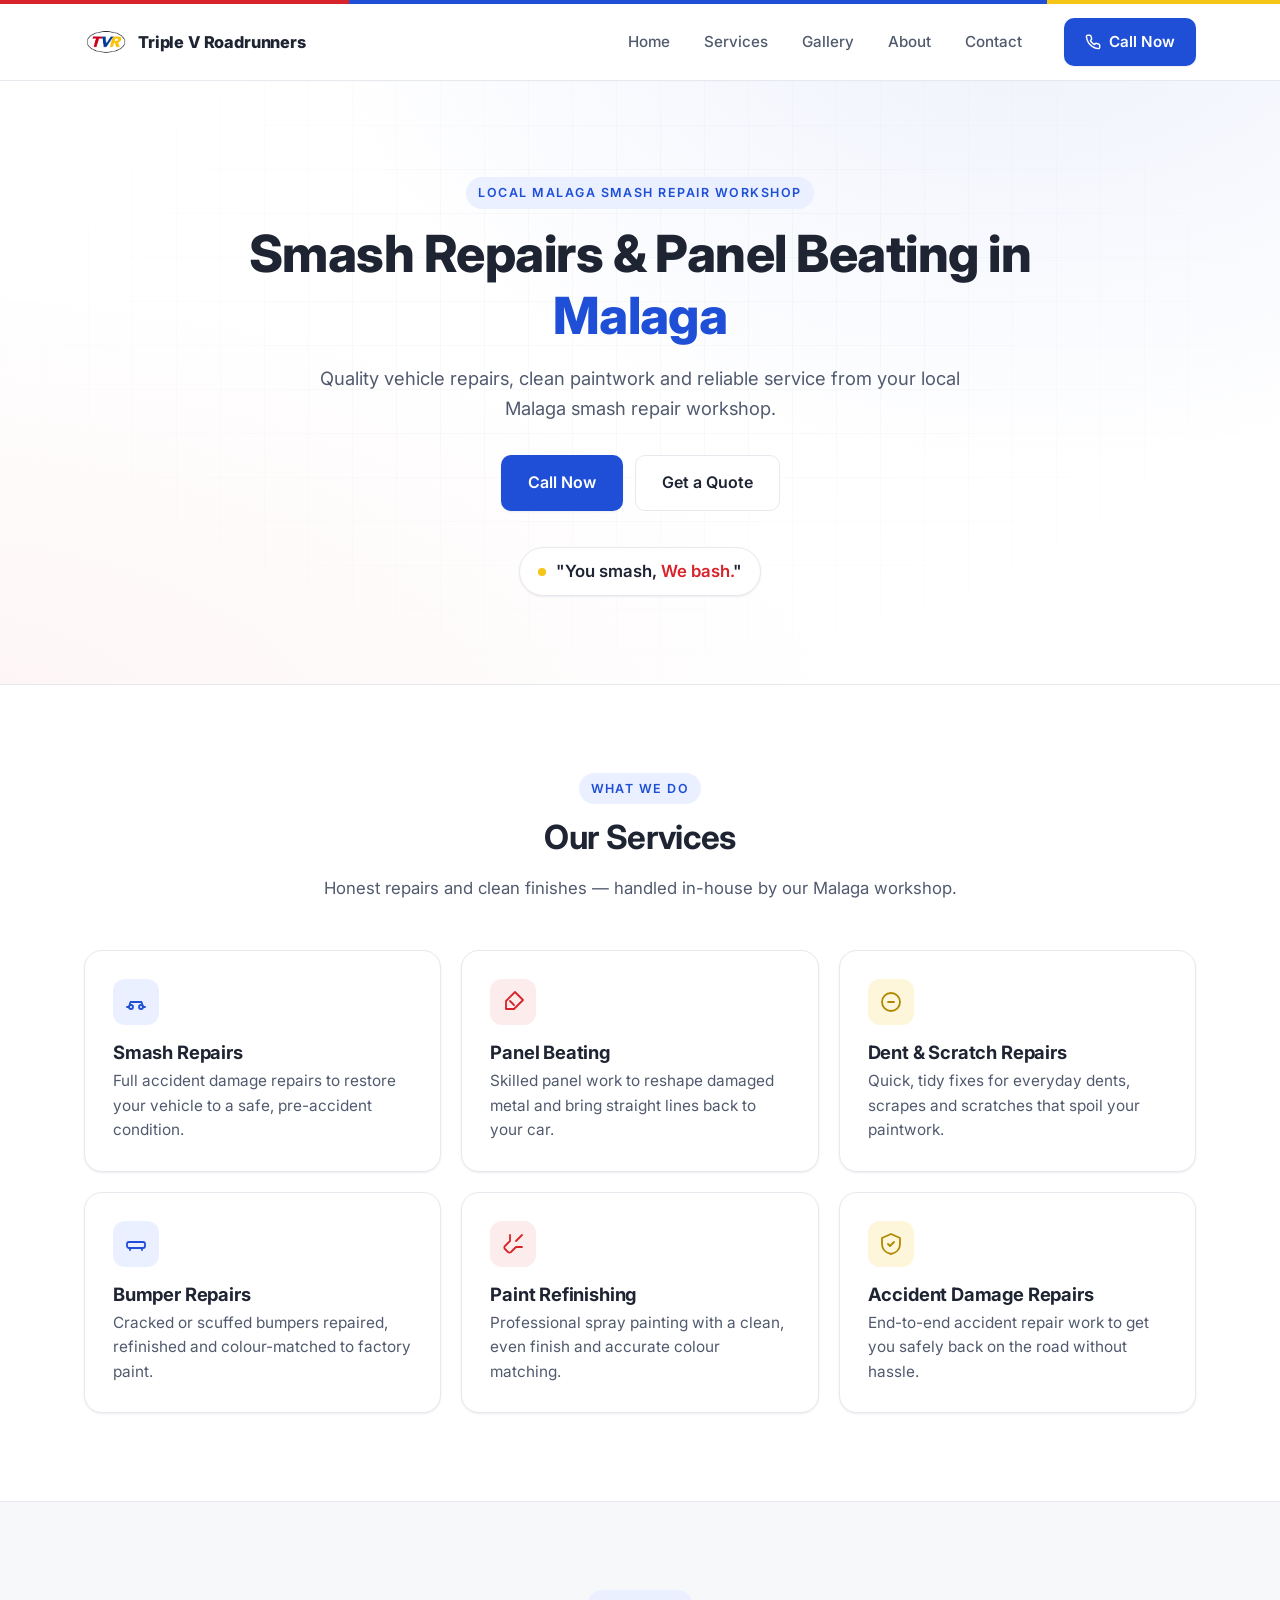
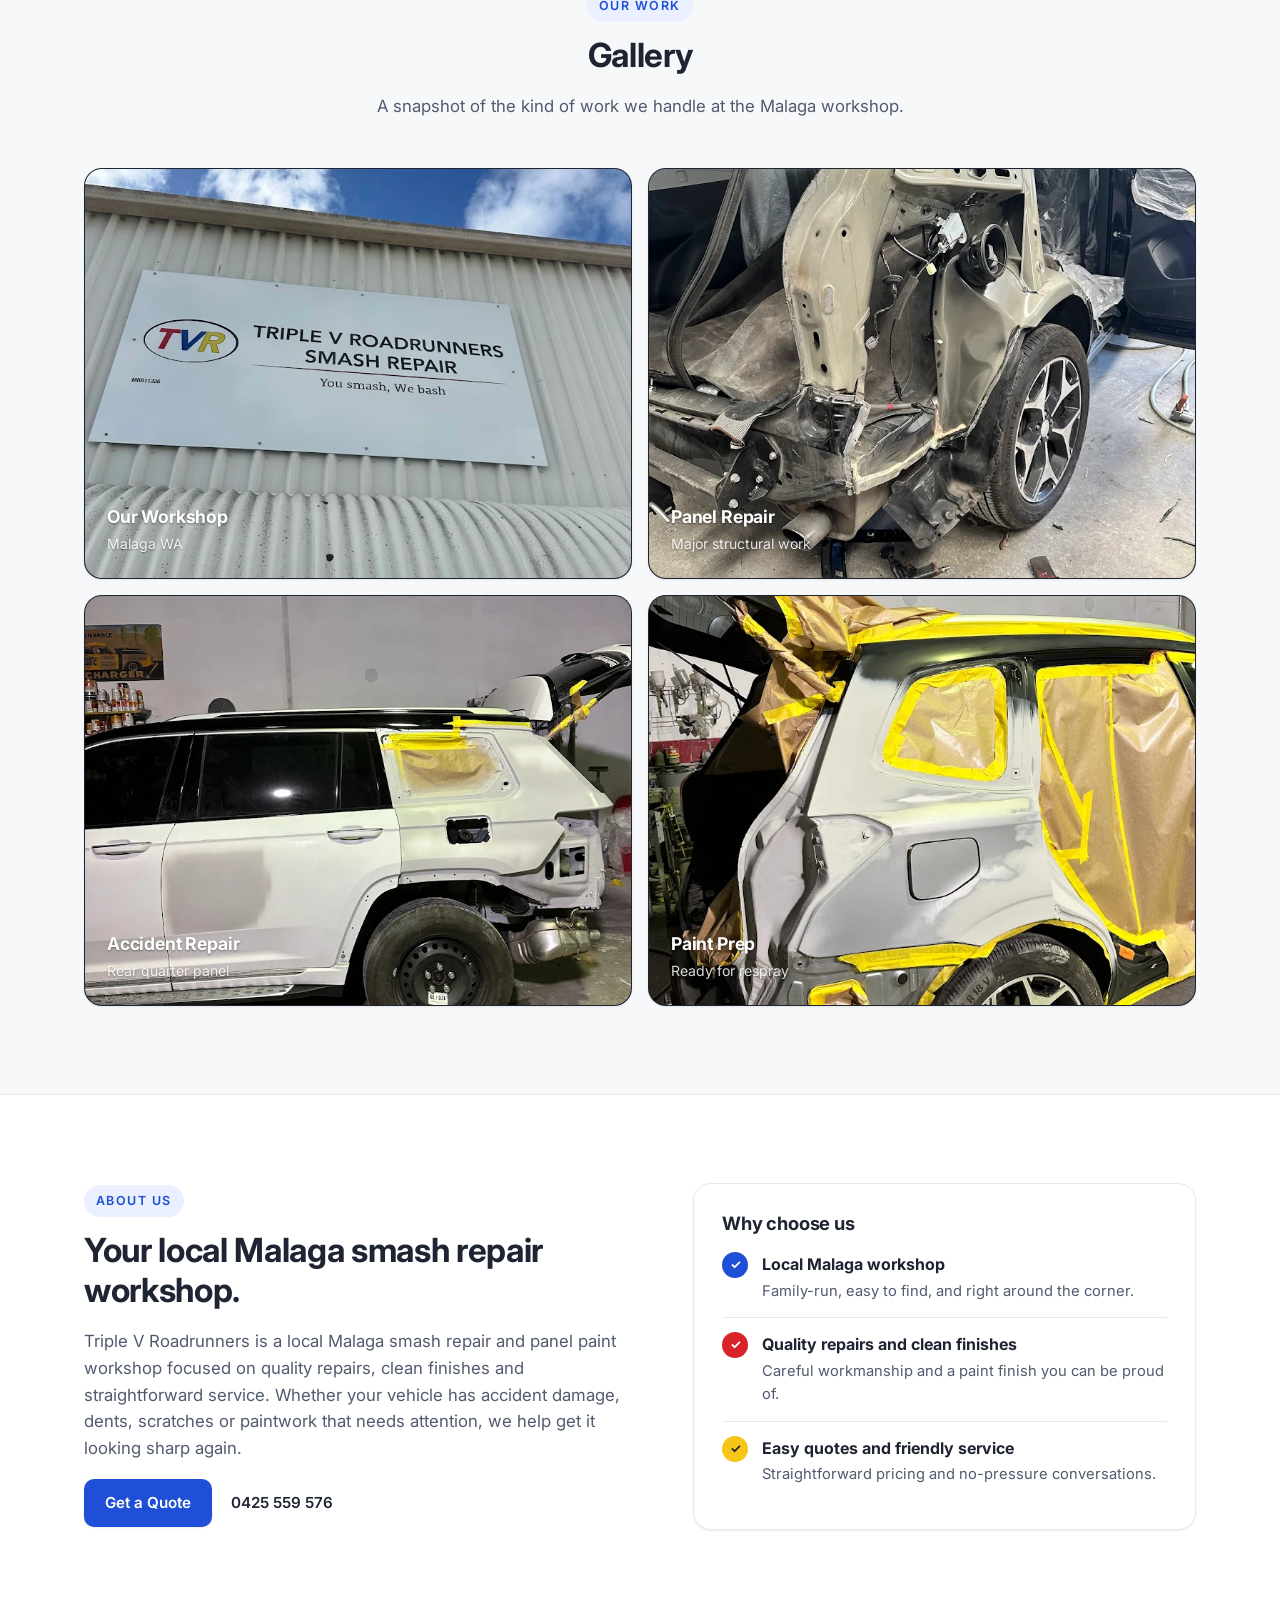
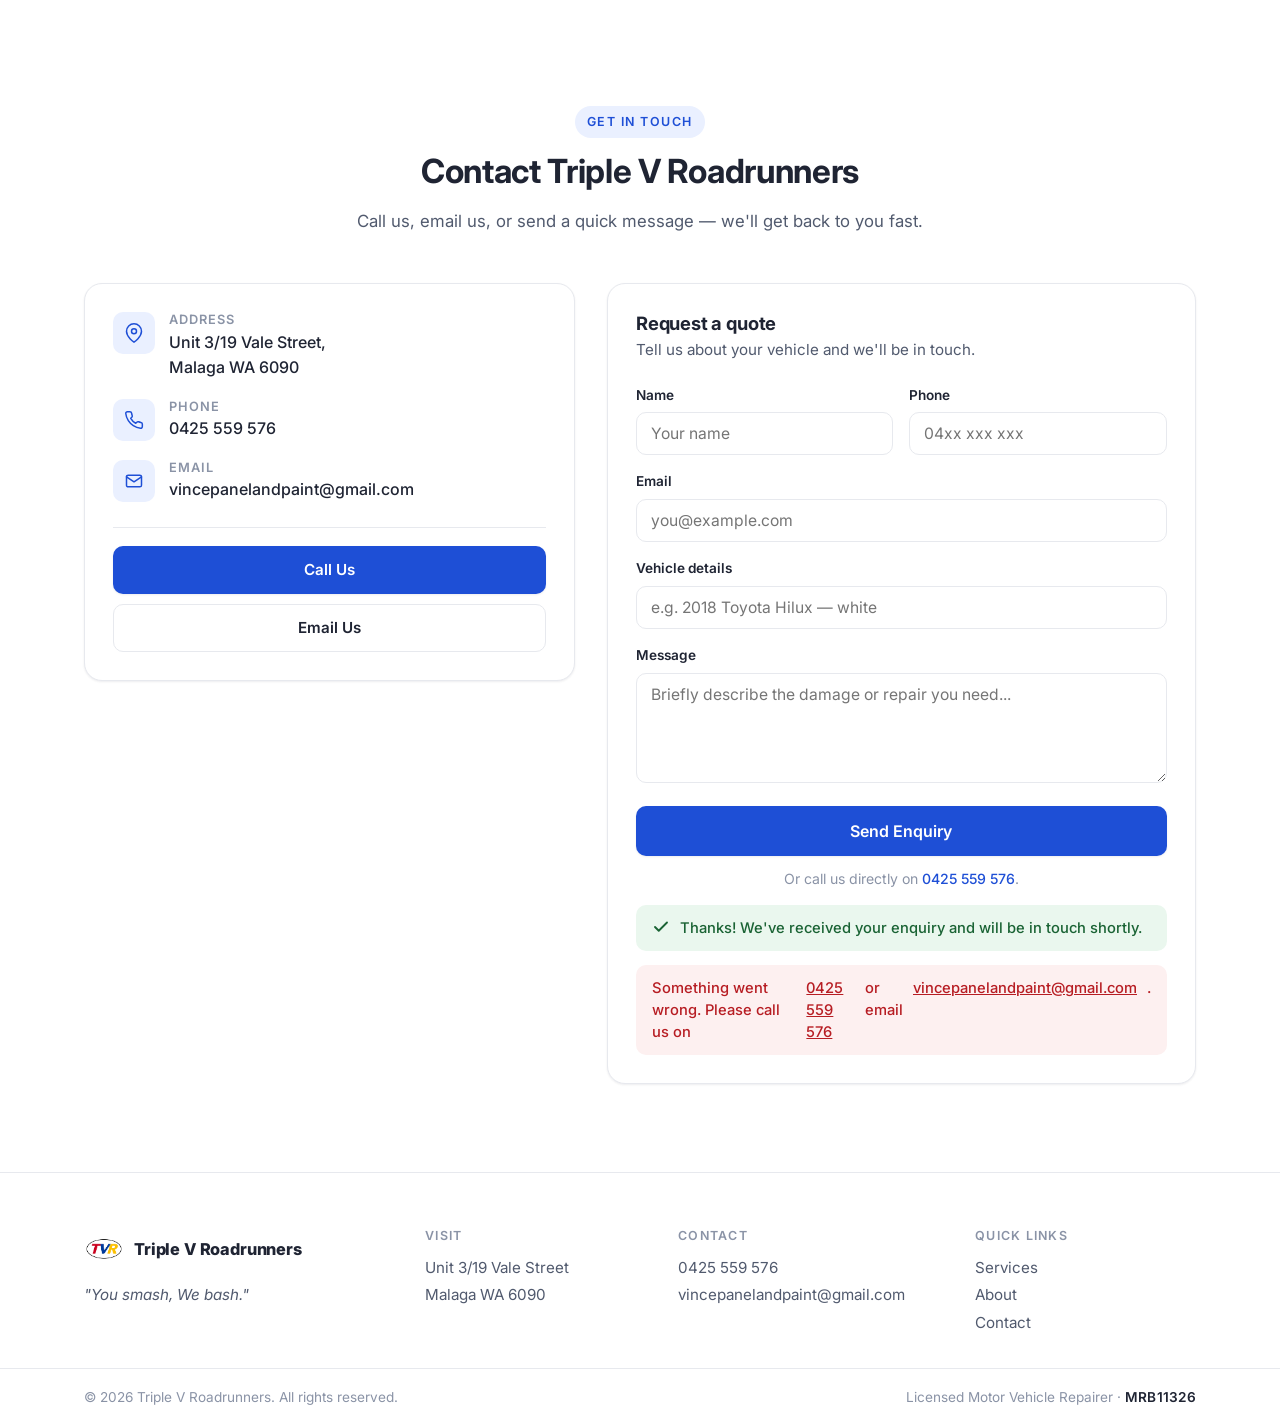
==== index.html @ 40bb84d5 "snapshot: save all current work" ====
<!DOCTYPE html>
<html lang="en">
<head>
<meta charset="UTF-8" />
<meta name="viewport" content="width=device-width, initial-scale=1.0" />
<title>Triple V Roadrunners — Smash Repairs & Panel Beating Malaga WA</title>
<meta name="description" content="Quality smash repairs, panel beating and paint refinishing in Malaga WA. Local workshop, clean finishes, friendly service. Call 0425 559 576." />

<link rel="canonical" href="https://triplevroadrunnerssmashrepairs.com.au/" />
<meta name="theme-color" content="#1e4fd6" />

<!-- Open Graph / social -->
<meta property="og:type" content="website" />
<meta property="og:title" content="Triple V Roadrunners — Smash Repairs & Panel Beating Malaga" />
<meta property="og:description" content="Quality vehicle repairs, clean paintwork and reliable service from your local Malaga smash repair workshop." />
<meta property="og:url" content="https://triplevroadrunnerssmashrepairs.com.au/" />
<meta property="og:image" content="https://triplevroadrunnerssmashrepairs.com.au/assets/tvr-logo.png" />
<meta property="og:locale" content="en_AU" />

<!-- Favicon -->
<link rel="icon" type="image/png" href="assets/tvr-logo.png" />
<link rel="apple-touch-icon" href="assets/tvr-logo.png" />

<link rel="preconnect" href="https://fonts.googleapis.com">
<link rel="preconnect" href="https://fonts.gstatic.com" crossorigin>
<link href="https://fonts.googleapis.com/css2?family=Inter:wght@400;500;600;700;800&display=swap" rel="stylesheet">
<link rel="stylesheet" href="styles.css" />

<!-- Local Business structured data -->
<script type="application/ld+json">
{
  "@context": "https://schema.org",
  "@type": "AutoBodyShop",
  "name": "Triple V Roadrunners",
  "image": "https://triplevroadrunnerssmashrepairs.com.au/assets/tvr-logo.png",
  "url": "https://triplevroadrunnerssmashrepairs.com.au/",
  "telephone": "+61425559576",
  "email": "vincepanelandpaint@gmail.com",
  "address": {
    "@type": "PostalAddress",
    "streetAddress": "Unit 3/19 Vale Street",
    "addressLocality": "Malaga",
    "addressRegion": "WA",
    "postalCode": "6090",
    "addressCountry": "AU"
  },
  "areaServed": "Perth, WA",
  "priceRange": "$$"
}
</script>
</head>
<body>

<!-- ===== Top accent bar ===== -->
<div class="accent-bar" aria-hidden="true">
  <span class="accent-bar-red"></span>
  <span class="accent-bar-blue"></span>
  <span class="accent-bar-yellow"></span>
</div>

<!-- ===== Header ===== -->
<header class="site-header">
  <div class="container header-inner">
    <a href="#home" class="logo">
      <img src="assets/tvr-logo.png" alt="Triple V Roadrunners logo" class="logo-img" />
      <span class="logo-text">Triple V Roadrunners</span>
    </a>

    <nav class="main-nav" aria-label="Main navigation">
      <a href="#home">Home</a>
      <a href="#services">Services</a>
      <a href="#gallery">Gallery</a>
      <a href="#about">About</a>
      <a href="#contact">Contact</a>
    </nav>

    <a href="tel:0425559576" class="btn btn-primary btn-call">
      <svg width="16" height="16" viewBox="0 0 24 24" fill="none" stroke="currentColor" stroke-width="2.2" stroke-linecap="round" stroke-linejoin="round"><path d="M22 16.92v3a2 2 0 0 1-2.18 2 19.79 19.79 0 0 1-8.63-3.07 19.5 19.5 0 0 1-6-6 19.79 19.79 0 0 1-3.07-8.67A2 2 0 0 1 4.11 2h3a2 2 0 0 1 2 1.72c.13.96.37 1.9.72 2.81a2 2 0 0 1-.45 2.11L8.09 9.91a16 16 0 0 0 6 6l1.27-1.27a2 2 0 0 1 2.11-.45c.91.35 1.85.59 2.81.72A2 2 0 0 1 22 16.92z"/></svg>
      Call Now
    </a>

    <button class="nav-toggle" aria-label="Open menu" aria-expanded="false">
      <span></span><span></span><span></span>
    </button>
  </div>
</header>

<!-- ===== Hero ===== -->
<section class="hero" id="home">
  <div class="container hero-inner">
    <span class="eyebrow">Local Malaga Smash Repair Workshop</span>
    <h1>Smash Repairs &amp; Panel Beating in <span class="accent-blue">Malaga</span></h1>
    <p class="hero-sub">Quality vehicle repairs, clean paintwork and reliable service from your local Malaga smash repair workshop.</p>

    <div class="hero-actions">
      <a href="tel:0425559576" class="btn btn-primary btn-lg">Call Now</a>
      <a href="#contact" class="btn btn-outline btn-lg">Get a Quote</a>
    </div>

    <p class="tagline">"You smash, <span class="accent-red">We bash.</span>"</p>
  </div>
</section>

<!-- ===== Services ===== -->
<section class="section" id="services">
  <div class="container">
    <div class="section-head">
      <span class="eyebrow">What We Do</span>
      <h2>Our Services</h2>
      <p class="section-lead">Honest repairs and clean finishes — handled in-house by our Malaga workshop.</p>
    </div>

    <div class="grid grid-3">
      <article class="card service-card">
        <div class="card-icon icon-blue"><svg viewBox="0 0 24 24" fill="none" stroke="currentColor" stroke-width="1.8" stroke-linecap="round" stroke-linejoin="round"><path d="M3 17h2l1.5-5h11L19 17h2"/><path d="M5 17a2 2 0 1 0 4 0 2 2 0 0 0-4 0z"/><path d="M15 17a2 2 0 1 0 4 0 2 2 0 0 0-4 0z"/></svg></div>
        <h3>Smash Repairs</h3>
        <p>Full accident damage repairs to restore your vehicle to a safe, pre-accident condition.</p>
      </article>

      <article class="card service-card">
        <div class="card-icon icon-red"><svg viewBox="0 0 24 24" fill="none" stroke="currentColor" stroke-width="1.8" stroke-linecap="round" stroke-linejoin="round"><path d="M14 2l8 8-9 9H5v-8z"/><path d="M9 11l4 4"/></svg></div>
        <h3>Panel Beating</h3>
        <p>Skilled panel work to reshape damaged metal and bring straight lines back to your car.</p>
      </article>

      <article class="card service-card">
        <div class="card-icon icon-yellow"><svg viewBox="0 0 24 24" fill="none" stroke="currentColor" stroke-width="1.8" stroke-linecap="round" stroke-linejoin="round"><circle cx="12" cy="12" r="9"/><path d="M9 12h6"/></svg></div>
        <h3>Dent &amp; Scratch Repairs</h3>
        <p>Quick, tidy fixes for everyday dents, scrapes and scratches that spoil your paintwork.</p>
      </article>

      <article class="card service-card">
        <div class="card-icon icon-blue"><svg viewBox="0 0 24 24" fill="none" stroke="currentColor" stroke-width="1.8" stroke-linecap="round" stroke-linejoin="round"><rect x="3" y="10" width="18" height="6" rx="2"/><path d="M6 16v2M18 16v2"/></svg></div>
        <h3>Bumper Repairs</h3>
        <p>Cracked or scuffed bumpers repaired, refinished and colour-matched to factory paint.</p>
      </article>

      <article class="card service-card">
        <div class="card-icon icon-red"><svg viewBox="0 0 24 24" fill="none" stroke="currentColor" stroke-width="1.8" stroke-linecap="round" stroke-linejoin="round"><path d="M9 3v6l-5 5a2 2 0 0 0 0 3l3 3a2 2 0 0 0 3 0l5-5h6"/><path d="M15 9l6-6"/></svg></div>
        <h3>Paint Refinishing</h3>
        <p>Professional spray painting with a clean, even finish and accurate colour matching.</p>
      </article>

      <article class="card service-card">
        <div class="card-icon icon-yellow"><svg viewBox="0 0 24 24" fill="none" stroke="currentColor" stroke-width="1.8" stroke-linecap="round" stroke-linejoin="round"><path d="M12 2l9 4v6c0 5-3.5 9-9 10-5.5-1-9-5-9-10V6z"/><path d="M9 12l2 2 4-4"/></svg></div>
        <h3>Accident Damage Repairs</h3>
        <p>End-to-end accident repair work to get you safely back on the road without hassle.</p>
      </article>
    </div>
  </div>
</section>

<!-- ===== Gallery ===== -->
<section class="section section-alt" id="gallery">
  <div class="container">
    <div class="section-head">
      <span class="eyebrow">Our Work</span>
      <h2>Gallery</h2>
      <p class="section-lead">A snapshot of the kind of work we handle at the Malaga workshop.</p>
    </div>

    <div class="gallery-grid">
      <figure class="gallery-tile tile-photo">
        <img src="assets/photos/workshop.webp" alt="Triple V Roadrunners workshop front, Malaga WA" loading="lazy" />
        <span class="tile-label">Our Workshop</span>
        <span class="tile-sub">Malaga WA</span>
      </figure>
      <figure class="gallery-tile tile-photo">
        <img src="assets/photos/panel-beat.webp" alt="Major panel repair work in progress" loading="lazy" />
        <span class="tile-label">Panel Repair</span>
        <span class="tile-sub">Major structural work</span>
      </figure>
      <figure class="gallery-tile tile-photo">
        <img src="assets/photos/accident-repair.webp" alt="Accident damage repair — rear quarter panel" loading="lazy" />
        <span class="tile-label">Accident Repair</span>
        <span class="tile-sub">Rear quarter panel</span>
      </figure>
      <figure class="gallery-tile tile-photo">
        <img src="assets/photos/paint-prep.webp" alt="Paint preparation — panel masked for respray" loading="lazy" />
        <span class="tile-label">Paint Prep</span>
        <span class="tile-sub">Ready for respray</span>
      </figure>
    </div>

  </div>
</section>

<!-- ===== About ===== -->
<section class="section" id="about">
  <div class="container about-grid">
    <div class="about-copy">
      <span class="eyebrow">About Us</span>
      <h2>Your local Malaga smash repair workshop.</h2>
      <p>Triple V Roadrunners is a local Malaga smash repair and panel paint workshop focused on quality repairs, clean finishes and straightforward service. Whether your vehicle has accident damage, dents, scratches or paintwork that needs attention, we help get it looking sharp again.</p>
      <div class="about-actions">
        <a href="#contact" class="btn btn-primary">Get a Quote</a>
        <a href="tel:0425559576" class="btn btn-ghost">0425 559 576</a>
      </div>
    </div>

    <div class="about-points">
      <h3>Why choose us</h3>
      <ul class="check-list">
        <li><span class="check check-blue">✓</span><div><strong>Local Malaga workshop</strong><p>Family-run, easy to find, and right around the corner.</p></div></li>
        <li><span class="check check-red">✓</span><div><strong>Quality repairs and clean finishes</strong><p>Careful workmanship and a paint finish you can be proud of.</p></div></li>
        <li><span class="check check-yellow">✓</span><div><strong>Easy quotes and friendly service</strong><p>Straightforward pricing and no-pressure conversations.</p></div></li>
      </ul>
    </div>
  </div>
</section>

<!-- ===== Contact ===== -->
<section class="section" id="contact">
  <div class="container">
    <div class="section-head">
      <span class="eyebrow">Get In Touch</span>
      <h2>Contact Triple V Roadrunners</h2>
      <p class="section-lead">Call us, email us, or send a quick message — we'll get back to you fast.</p>
    </div>

    <div class="contact-grid">
      <aside class="contact-info">
        <div class="info-item">
          <div class="info-icon"><svg viewBox="0 0 24 24" fill="none" stroke="currentColor" stroke-width="1.8" stroke-linecap="round" stroke-linejoin="round"><path d="M21 10c0 7-9 13-9 13S3 17 3 10a9 9 0 1 1 18 0z"/><circle cx="12" cy="10" r="3"/></svg></div>
          <div>
            <h4>Address</h4>
            <p>Unit 3/19 Vale Street,<br>Malaga WA 6090</p>
          </div>
        </div>

        <div class="info-item">
          <div class="info-icon"><svg viewBox="0 0 24 24" fill="none" stroke="currentColor" stroke-width="1.8" stroke-linecap="round" stroke-linejoin="round"><path d="M22 16.92v3a2 2 0 0 1-2.18 2 19.79 19.79 0 0 1-8.63-3.07 19.5 19.5 0 0 1-6-6 19.79 19.79 0 0 1-3.07-8.67A2 2 0 0 1 4.11 2h3a2 2 0 0 1 2 1.72c.13.96.37 1.9.72 2.81a2 2 0 0 1-.45 2.11L8.09 9.91a16 16 0 0 0 6 6l1.27-1.27a2 2 0 0 1 2.11-.45c.91.35 1.85.59 2.81.72A2 2 0 0 1 22 16.92z"/></svg></div>
          <div>
            <h4>Phone</h4>
            <p><a href="tel:0425559576">0425 559 576</a></p>
          </div>
        </div>

        <div class="info-item">
          <div class="info-icon"><svg viewBox="0 0 24 24" fill="none" stroke="currentColor" stroke-width="1.8" stroke-linecap="round" stroke-linejoin="round"><rect x="3" y="5" width="18" height="14" rx="2"/><path d="M3 7l9 6 9-6"/></svg></div>
          <div>
            <h4>Email</h4>
            <p><a href="mailto:vincepanelandpaint@gmail.com">vincepanelandpaint@gmail.com</a></p>
          </div>
        </div>

        <div class="contact-buttons">
          <a href="tel:0425559576" class="btn btn-primary btn-block">Call Us</a>
          <a href="mailto:vincepanelandpaint@gmail.com" class="btn btn-outline btn-block">Email Us</a>
        </div>
      </aside>

      <form
        id="quote-form"
        class="contact-form card"
        action="https://formspree.io/f/maqklrep"
        method="POST"
        novalidate
      >
        <h3>Request a quote</h3>
        <p class="form-lead">Tell us about your vehicle and we'll be in touch.</p>

        <input type="hidden" name="_subject" value="New quote request — Triple V Roadrunners website" />
        <input type="text" name="_gotcha" style="display:none" tabindex="-1" autocomplete="off" />

        <div class="field-row">
          <div class="field">
            <label for="name">Name</label>
            <input id="name" name="name" type="text" required placeholder="Your name" />
          </div>
          <div class="field">
            <label for="phone">Phone</label>
            <input id="phone" name="phone" type="tel" required placeholder="04xx xxx xxx" />
          </div>
        </div>

        <div class="field">
          <label for="email">Email</label>
          <input id="email" name="email" type="email" required placeholder="you@example.com" />
        </div>

        <div class="field">
          <label for="vehicle">Vehicle details</label>
          <input id="vehicle" name="vehicle" type="text" placeholder="e.g. 2018 Toyota Hilux — white" />
        </div>

        <div class="field">
          <label for="message">Message</label>
          <textarea id="message" name="message" rows="4" placeholder="Briefly describe the damage or repair you need..."></textarea>
        </div>

        <button id="submit-btn" type="submit" class="btn btn-primary btn-block btn-lg">Send Enquiry</button>
        <p class="form-fallback">Or call us directly on <a href="tel:0425559576">0425 559 576</a>.</p>

        <div id="form-success" class="form-feedback form-success" hidden>
          <svg width="18" height="18" viewBox="0 0 24 24" fill="none" stroke="currentColor" stroke-width="2.5" stroke-linecap="round" stroke-linejoin="round"><polyline points="20 6 9 17 4 12"/></svg>
          Thanks! We've received your enquiry and will be in touch shortly.
        </div>
        <div id="form-error" class="form-feedback form-error" hidden>
          Something went wrong. Please call us on <a href="tel:0425559576">0425 559 576</a> or email <a href="mailto:vincepanelandpaint@gmail.com">vincepanelandpaint@gmail.com</a>.
        </div>
      </form>
    </div>
  </div>
</section>

<!-- ===== Footer ===== -->
<footer class="site-footer">
  <div class="container footer-inner">
    <div class="footer-brand">
      <div class="logo">
        <img src="assets/tvr-logo.png" alt="Triple V Roadrunners logo" class="logo-img" />
        <span class="logo-text">Triple V Roadrunners</span>
      </div>
      <p class="footer-tag">"You smash, We bash."</p>
    </div>

    <div class="footer-col">
      <h5>Visit</h5>
      <p>Unit 3/19 Vale Street<br>Malaga WA 6090</p>
    </div>

    <div class="footer-col">
      <h5>Contact</h5>
      <p>
        <a href="tel:0425559576">0425 559 576</a><br>
        <a href="mailto:vincepanelandpaint@gmail.com">vincepanelandpaint@gmail.com</a>
      </p>
    </div>

    <div class="footer-col">
      <h5>Quick Links</h5>
      <p>
        <a href="#services">Services</a><br>
        <a href="#about">About</a><br>
        <a href="#contact">Contact</a>
      </p>
    </div>
  </div>

  <div class="footer-bottom">
    <div class="container footer-bottom-inner">
      <small>&copy; <span id="year"></span> Triple V Roadrunners. All rights reserved.</small>
      <small class="mrb-badge">Licensed Motor Vehicle Repairer · <strong>MRB11326</strong></small>
    </div>
  </div>
</footer>

<script>
  // Year
  document.getElementById('year').textContent = new Date().getFullYear();

  // Mobile nav toggle
  const toggle = document.querySelector('.nav-toggle');
  const nav = document.querySelector('.main-nav');
  toggle.addEventListener('click', () => {
    const open = nav.classList.toggle('open');
    toggle.setAttribute('aria-expanded', open);
  });
  nav.querySelectorAll('a').forEach(a => a.addEventListener('click', () => {
    nav.classList.remove('open');
    toggle.setAttribute('aria-expanded', false);
  }));

  // Contact form — AJAX submit (stays on page, no Formspree redirect)
  const form    = document.getElementById('quote-form');
  const btn     = document.getElementById('submit-btn');
  const success = document.getElementById('form-success');
  const error   = document.getElementById('form-error');

  form.addEventListener('submit', async (e) => {
    e.preventDefault();
    error.hidden = true;

    // Basic HTML5 validation
    if (!form.checkValidity()) {
      form.reportValidity();
      return;
    }

    btn.disabled = true;
    btn.textContent = 'Sending…';

    try {
      const res = await fetch(form.action, {
        method: 'POST',
        body: new FormData(form),
        headers: { 'Accept': 'application/json' }
      });

      if (res.ok) {
        form.reset();
        btn.hidden = true;
        success.hidden = false;
        success.scrollIntoView({ behavior: 'smooth', block: 'nearest' });
      } else {
        throw new Error('Server error');
      }
    } catch {
      btn.disabled = false;
      btn.textContent = 'Send Enquiry';
      error.hidden = false;
    }
  });
</script>

</body>
</html>
---- styles.css ----
/* =========================================================
   Triple V Roadrunners — Demo Site Styles
   Palette: White dominant, charcoal text, blue/red/yellow accents
   ========================================================= */

:root {
  --white: #ffffff;
  --bg: #ffffff;
  --bg-soft: #f7f8fa;
  --border: #e7e9ee;

  --ink: #1f2433;        /* charcoal text */
  --ink-soft: #515a6e;   /* secondary text */
  --muted: #8a93a6;

  --blue: #1e4fd6;       /* primary accent */
  --blue-dark: #173fb0;
  --blue-soft: #eaf0ff;

  --red: #d8232a;        /* secondary accent */
  --red-dark: #b71d23;

  --yellow: #f5c518;     /* tertiary accent */

  --radius: 14px;
  --radius-lg: 18px;
  --shadow-sm: 0 1px 2px rgba(20, 25, 40, 0.04), 0 1px 3px rgba(20, 25, 40, 0.04);
  --shadow-md: 0 4px 14px rgba(20, 25, 40, 0.06), 0 2px 6px rgba(20, 25, 40, 0.04);
  --shadow-lg: 0 12px 30px rgba(20, 25, 40, 0.08);

  --max: 1160px;
}

* { box-sizing: border-box; }

html { scroll-behavior: smooth; }

body {
  margin: 0;
  font-family: 'Inter', -apple-system, BlinkMacSystemFont, "Segoe UI", Roboto, Helvetica, Arial, sans-serif;
  font-size: 16px;
  line-height: 1.6;
  color: var(--ink);
  background: var(--bg);
  -webkit-font-smoothing: antialiased;
}

img { max-width: 100%; display: block; }

a { color: var(--blue); text-decoration: none; }
a:hover { color: var(--blue-dark); }

h1, h2, h3, h4, h5 {
  margin: 0 0 .5em;
  color: var(--ink);
  font-weight: 700;
  letter-spacing: -0.01em;
  line-height: 1.2;
}
h1 { font-size: clamp(2rem, 4vw, 3.25rem); font-weight: 800; }
h2 { font-size: clamp(1.6rem, 2.6vw, 2.25rem); }
h3 { font-size: 1.15rem; }
p  { margin: 0 0 1em; color: var(--ink-soft); }

.container {
  max-width: var(--max);
  margin: 0 auto;
  padding: 0 24px;
}

.eyebrow {
  display: inline-block;
  font-size: .78rem;
  font-weight: 600;
  letter-spacing: .12em;
  text-transform: uppercase;
  color: var(--blue);
  background: var(--blue-soft);
  padding: 6px 12px;
  border-radius: 999px;
  margin-bottom: 14px;
}

.accent-blue   { color: var(--blue); }
.accent-red    { color: var(--red); }
.accent-yellow { color: var(--yellow); }

/* Top accent bar */
.accent-bar {
  display: flex;
  height: 4px;
  width: 100%;
}
.accent-bar span { display: block; height: 100%; }
.accent-bar-red    { flex: 3; background: var(--red); }
.accent-bar-blue   { flex: 6; background: var(--blue); }
.accent-bar-yellow { flex: 2; background: var(--yellow); }

/* ===== Buttons ===== */
.btn {
  display: inline-flex;
  align-items: center;
  justify-content: center;
  gap: 8px;
  font-weight: 600;
  font-size: .95rem;
  padding: 11px 20px;
  border-radius: 10px;
  border: 1px solid transparent;
  cursor: pointer;
  transition: transform .15s ease, background .15s ease, color .15s ease, box-shadow .15s ease, border-color .15s ease;
  white-space: nowrap;
  font-family: inherit;
}
.btn-lg { padding: 14px 26px; font-size: 1rem; }
.btn-block { width: 100%; }

.btn-primary {
  background: var(--blue);
  color: #fff;
  box-shadow: var(--shadow-sm);
}
.btn-primary:hover { background: var(--blue-dark); color: #fff; transform: translateY(-1px); box-shadow: var(--shadow-md); }

.btn-outline {
  background: #fff;
  color: var(--ink);
  border-color: var(--border);
}
.btn-outline:hover { border-color: var(--ink); color: var(--ink); }

.btn-ghost {
  background: transparent;
  color: var(--ink);
  border-color: transparent;
  padding-left: 8px; padding-right: 8px;
}
.btn-ghost:hover { color: var(--blue); }

/* ===== Header ===== */
.site-header {
  position: sticky; top: 0; z-index: 50;
  background: rgba(255,255,255,0.92);
  backdrop-filter: saturate(180%) blur(10px);
  border-bottom: 1px solid var(--border);
}
.header-inner {
  display: flex;
  align-items: center;
  gap: 24px;
  padding: 14px 24px;
}
.logo {
  display: flex; align-items: center; gap: 10px;
  font-weight: 800;
  color: var(--ink);
  letter-spacing: -.01em;
}
.logo:hover { color: var(--ink); }
.logo-img {
  width: 44px;
  height: 44px;
  object-fit: contain;
  display: block;
}
.logo-text { font-size: 1.02rem; }
.site-footer .logo-img { width: 40px; height: 40px; }

.main-nav {
  margin-left: auto;
  display: flex;
  gap: 6px;
}
.main-nav a {
  color: var(--ink-soft);
  font-weight: 500;
  font-size: .95rem;
  padding: 8px 14px;
  border-radius: 8px;
}
.main-nav a:hover { color: var(--ink); background: var(--bg-soft); }

.btn-call { margin-left: 4px; }

.nav-toggle {
  display: none;
  background: transparent;
  border: 1px solid var(--border);
  border-radius: 8px;
  width: 40px; height: 40px;
  padding: 10px 8px;
  cursor: pointer;
  flex-direction: column;
  justify-content: space-between;
}
.nav-toggle span {
  display: block; height: 2px; background: var(--ink); border-radius: 2px;
}

/* ===== Hero ===== */
.hero {
  position: relative;
  background:
    radial-gradient(ellipse at 80% -20%, rgba(30,79,214,.08), transparent 50%),
    radial-gradient(ellipse at -10% 110%, rgba(216,35,42,.05), transparent 50%),
    #fff;
  border-bottom: 1px solid var(--border);
  overflow: hidden;
}
.hero::before {
  content: "";
  position: absolute; inset: 0;
  background-image:
    linear-gradient(to right, rgba(20,25,40,.025) 1px, transparent 1px),
    linear-gradient(to bottom, rgba(20,25,40,.025) 1px, transparent 1px);
  background-size: 44px 44px;
  mask-image: radial-gradient(ellipse at 50% 40%, #000 30%, transparent 75%);
  pointer-events: none;
}
.hero-inner {
  position: relative;
  padding: 96px 24px 88px;
  text-align: center;
  max-width: 880px;
}
.hero h1 { margin-bottom: 18px; }
.hero-sub {
  font-size: 1.15rem;
  color: var(--ink-soft);
  max-width: 640px;
  margin: 0 auto 32px;
}
.hero-actions {
  display: flex; gap: 12px; justify-content: center; flex-wrap: wrap;
  margin-bottom: 36px;
}
.tagline {
  display: inline-block;
  font-size: 1.05rem;
  font-weight: 600;
  color: var(--ink);
  padding: 10px 18px;
  background: #fff;
  border: 1px solid var(--border);
  border-radius: 999px;
  box-shadow: var(--shadow-sm);
  margin: 0;
  position: relative;
}
.tagline::before {
  content: "";
  display: inline-block;
  width: 8px; height: 8px; border-radius: 50%;
  background: var(--yellow);
  margin-right: 10px;
  vertical-align: middle;
}

/* ===== Sections ===== */
.section {
  padding: 88px 0;
}
.section-alt {
  background: var(--bg-soft);
  border-top: 1px solid var(--border);
  border-bottom: 1px solid var(--border);
}
.section-head {
  text-align: center;
  max-width: 640px;
  margin: 0 auto 48px;
}
.section-lead {
  font-size: 1.05rem;
  color: var(--ink-soft);
  margin: 0;
}

/* ===== Grid ===== */
.grid { display: grid; gap: 20px; }
.grid-3 { grid-template-columns: repeat(3, 1fr); }
@media (max-width: 900px) { .grid-3 { grid-template-columns: repeat(2, 1fr); } }
@media (max-width: 580px) { .grid-3 { grid-template-columns: 1fr; } }

/* ===== Cards ===== */
.card {
  background: #fff;
  border: 1px solid var(--border);
  border-radius: var(--radius-lg);
  padding: 28px;
  box-shadow: var(--shadow-sm);
  transition: transform .18s ease, box-shadow .18s ease, border-color .18s ease;
}
.service-card:hover {
  transform: translateY(-3px);
  box-shadow: var(--shadow-md);
  border-color: #dbe1ec;
}
.card-icon {
  width: 46px; height: 46px;
  border-radius: 12px;
  display: grid; place-items: center;
  background: var(--blue-soft);
  color: var(--blue);
  margin-bottom: 16px;
}
.card-icon svg { width: 24px; height: 24px; }
.card-icon.icon-blue   { background: #eaf0ff; color: var(--blue); }
.card-icon.icon-red    { background: #fdecec; color: var(--red); }
.card-icon.icon-yellow { background: #fdf6db; color: #b08800; }
.service-card h3 { margin-bottom: 6px; }
.service-card p { margin: 0; font-size: .96rem; }

/* ===== Gallery ===== */
.gallery-grid {
  display: grid;
  grid-template-columns: repeat(2, 1fr);
  gap: 16px;
}
@media (max-width: 580px) { .gallery-grid { grid-template-columns: 1fr; } }

.gallery-tile {
  position: relative;
  margin: 0;
  aspect-ratio: 4 / 3;
  border-radius: var(--radius-lg);
  overflow: hidden;
  display: flex;
  flex-direction: column;
  justify-content: flex-end;
  padding: 22px;
  color: #fff;
  box-shadow: var(--shadow-sm);
  border: 1px solid transparent;
  transition: transform .2s ease, box-shadow .2s ease;
  background:
    linear-gradient(135deg, rgba(255,255,255,.08), rgba(0,0,0,.18)),
    repeating-linear-gradient(45deg, rgba(255,255,255,.04) 0 14px, rgba(255,255,255,0) 14px 28px);
  background-color: var(--ink);
}
.gallery-tile::before {
  content: "";
  position: absolute;
  inset: 0;
  background:
    radial-gradient(circle at 80% 20%, rgba(255,255,255,.18), transparent 55%),
    radial-gradient(circle at 20% 90%, rgba(0,0,0,.25), transparent 55%);
  pointer-events: none;
}
.gallery-tile:hover {
  transform: translateY(-3px);
  box-shadow: var(--shadow-md);
}
.tile-blue     { background-color: var(--blue); }
.tile-red      { background-color: var(--red); }
.tile-yellow   { background-color: var(--yellow); color: var(--ink); }
.tile-charcoal { background-color: var(--ink); }

/* Photo tile variant — used once real photos are added */
.gallery-tile.tile-photo { background: var(--ink); }
.gallery-tile.tile-photo::before {
  background: linear-gradient(to top, rgba(0,0,0,.65) 0%, rgba(0,0,0,.0) 50%);
}
.tile-photo img {
  position: absolute;
  inset: 0;
  width: 100%;
  height: 100%;
  object-fit: cover;
  z-index: 0;
}
.tile-photo .tile-label,
.tile-photo .tile-sub {
  z-index: 1;
  color: #fff;
  text-shadow: 0 1px 2px rgba(0,0,0,.4);
}

.tile-label {
  position: relative;
  font-weight: 700;
  font-size: 1.1rem;
  letter-spacing: -0.01em;
}
.tile-sub {
  position: relative;
  font-size: .88rem;
  opacity: .85;
  margin-top: 2px;
}
.tile-yellow .tile-sub { opacity: .75; }

.gallery-note {
  text-align: center;
  margin: 28px 0 0;
  font-size: .9rem;
  color: var(--muted);
  font-style: italic;
}

/* ===== About ===== */
.about-grid {
  display: grid;
  grid-template-columns: 1.1fr 1fr;
  gap: 56px;
  align-items: center;
}
@media (max-width: 880px) {
  .about-grid { grid-template-columns: 1fr; gap: 36px; }
}
.about-copy p { font-size: 1.05rem; }
.about-actions { display: flex; gap: 10px; flex-wrap: wrap; margin-top: 8px; }

.about-points {
  background: #fff;
  border: 1px solid var(--border);
  border-radius: var(--radius-lg);
  padding: 28px;
  box-shadow: var(--shadow-sm);
}
.about-points h3 { margin-bottom: 18px; }
.check-list { list-style: none; padding: 0; margin: 0; }
.check-list li {
  display: flex; gap: 14px; align-items: flex-start;
  padding: 14px 0;
  border-top: 1px solid var(--border);
}
.check-list li:first-child { border-top: none; padding-top: 0; }
.check {
  display: inline-grid; place-items: center;
  width: 26px; height: 26px;
  border-radius: 50%;
  background: var(--blue);
  color: #fff;
  font-size: .8rem;
  font-weight: 700;
  flex-shrink: 0;
}
.check-blue   { background: var(--blue); color: #fff; }
.check-red    { background: var(--red); color: #fff; }
.check-yellow { background: var(--yellow); color: var(--ink); }
.check-list strong { color: var(--ink); display: block; font-size: 1rem; }
.check-list p { margin: 2px 0 0; font-size: .92rem; }

/* ===== Contact ===== */
.contact-grid {
  display: grid;
  grid-template-columns: 1fr 1.2fr;
  gap: 32px;
  align-items: start;
}
@media (max-width: 880px) {
  .contact-grid { grid-template-columns: 1fr; }
}

.contact-info {
  display: flex;
  flex-direction: column;
  gap: 18px;
  background: #fff;
  border: 1px solid var(--border);
  border-radius: var(--radius-lg);
  padding: 28px;
  box-shadow: var(--shadow-sm);
}
.info-item {
  display: flex; gap: 14px; align-items: flex-start;
}
.info-icon {
  flex-shrink: 0;
  width: 42px; height: 42px;
  border-radius: 10px;
  background: var(--blue-soft);
  color: var(--blue);
  display: grid; place-items: center;
}
.info-icon svg { width: 20px; height: 20px; }
.info-item h4 { margin: 0 0 2px; font-size: .8rem; text-transform: uppercase; letter-spacing: .08em; color: var(--muted); font-weight: 600; }
.info-item p { margin: 0; color: var(--ink); font-weight: 500; }
.info-item a { color: var(--ink); }
.info-item a:hover { color: var(--blue); }

.contact-buttons {
  display: grid;
  gap: 10px;
  margin-top: 6px;
  border-top: 1px solid var(--border);
  padding-top: 18px;
}

/* ===== Form ===== */
.contact-form h3 { margin-bottom: 4px; }
.form-lead { margin: 0 0 22px; color: var(--ink-soft); font-size: .95rem; }
.field { margin-bottom: 16px; }
.field-row {
  display: grid; grid-template-columns: 1fr 1fr; gap: 16px;
}
@media (max-width: 520px) { .field-row { grid-template-columns: 1fr; } }
.field label {
  display: block;
  font-size: .85rem;
  font-weight: 600;
  color: var(--ink);
  margin-bottom: 6px;
}
.field input,
.field textarea {
  width: 100%;
  font-family: inherit;
  font-size: .98rem;
  color: var(--ink);
  background: #fff;
  border: 1px solid var(--border);
  border-radius: 10px;
  padding: 11px 14px;
  transition: border-color .15s ease, box-shadow .15s ease;
}
.field input:focus,
.field textarea:focus {
  outline: none;
  border-color: var(--blue);
  box-shadow: 0 0 0 3px rgba(30,79,214,.12);
}
.field textarea { resize: vertical; min-height: 110px; }
.form-feedback {
  display: flex;
  align-items: flex-start;
  gap: 10px;
  margin-top: 14px;
  padding: 12px 16px;
  border-radius: 10px;
  font-size: .92rem;
  font-weight: 500;
  line-height: 1.5;
}
.form-feedback svg { flex-shrink: 0; margin-top: 1px; }
.form-success { background: #eaf7ee; color: #1a6334; }
.form-success svg { stroke: #1a6334; }
.form-error   { background: #fdf0f0; color: var(--red-dark); }
.form-error a { color: var(--red-dark); text-decoration: underline; }

.form-fallback {
  margin: 12px 0 0;
  font-size: .88rem;
  text-align: center;
  color: var(--muted);
}
.form-fallback a { color: var(--blue); font-weight: 500; }

/* ===== Footer ===== */
.site-footer {
  background: #fff;
  border-top: 1px solid var(--border);
  margin-top: 0;
}
.footer-inner {
  display: grid;
  grid-template-columns: 1.4fr 1fr 1.2fr 1fr;
  gap: 32px;
  padding: 56px 24px 32px;
}
@media (max-width: 880px) {
  .footer-inner { grid-template-columns: 1fr 1fr; }
}
@media (max-width: 520px) {
  .footer-inner { grid-template-columns: 1fr; }
}
.footer-brand .logo { margin-bottom: 12px; }
.footer-tag {
  color: var(--ink-soft);
  font-style: italic;
  margin: 0;
}
.site-footer h5 {
  font-size: .78rem;
  text-transform: uppercase;
  letter-spacing: .1em;
  color: var(--muted);
  font-weight: 600;
  margin-bottom: 10px;
}
.site-footer p { font-size: .95rem; margin: 0; color: var(--ink-soft); line-height: 1.8; }
.site-footer a { color: var(--ink-soft); }
.site-footer a:hover { color: var(--blue); }

.footer-bottom {
  border-top: 1px solid var(--border);
  padding: 18px 0;
  color: var(--muted);
}
.footer-bottom-inner {
  display: flex;
  justify-content: space-between;
  align-items: center;
  gap: 16px;
  flex-wrap: wrap;
}
.footer-bottom small { font-size: .85rem; }
.mrb-badge strong { color: var(--ink); font-weight: 600; letter-spacing: .02em; }
@media (max-width: 520px) {
  .footer-bottom-inner { justify-content: center; text-align: center; }
}

/* ===== Mobile nav ===== */
@media (max-width: 820px) {
  .main-nav {
    position: absolute;
    top: 100%; left: 0; right: 0;
    background: #fff;
    border-bottom: 1px solid var(--border);
    flex-direction: column;
    padding: 12px 16px 18px;
    gap: 2px;
    transform: translateY(-12px);
    opacity: 0;
    pointer-events: none;
    transition: opacity .18s ease, transform .18s ease;
  }
  .main-nav.open {
    transform: translateY(0);
    opacity: 1;
    pointer-events: auto;
  }
  .main-nav a {
    padding: 12px 14px;
  }
  .nav-toggle { display: flex; margin-left: auto; }
  .btn-call .label, .btn-call { padding: 10px 14px; font-size: .9rem; }
  .header-inner { gap: 12px; }
}

@media (max-width: 480px) {
  .hero-inner { padding: 68px 20px 64px; }
  .section { padding: 64px 0; }
  .btn-call svg { display: none; }
}
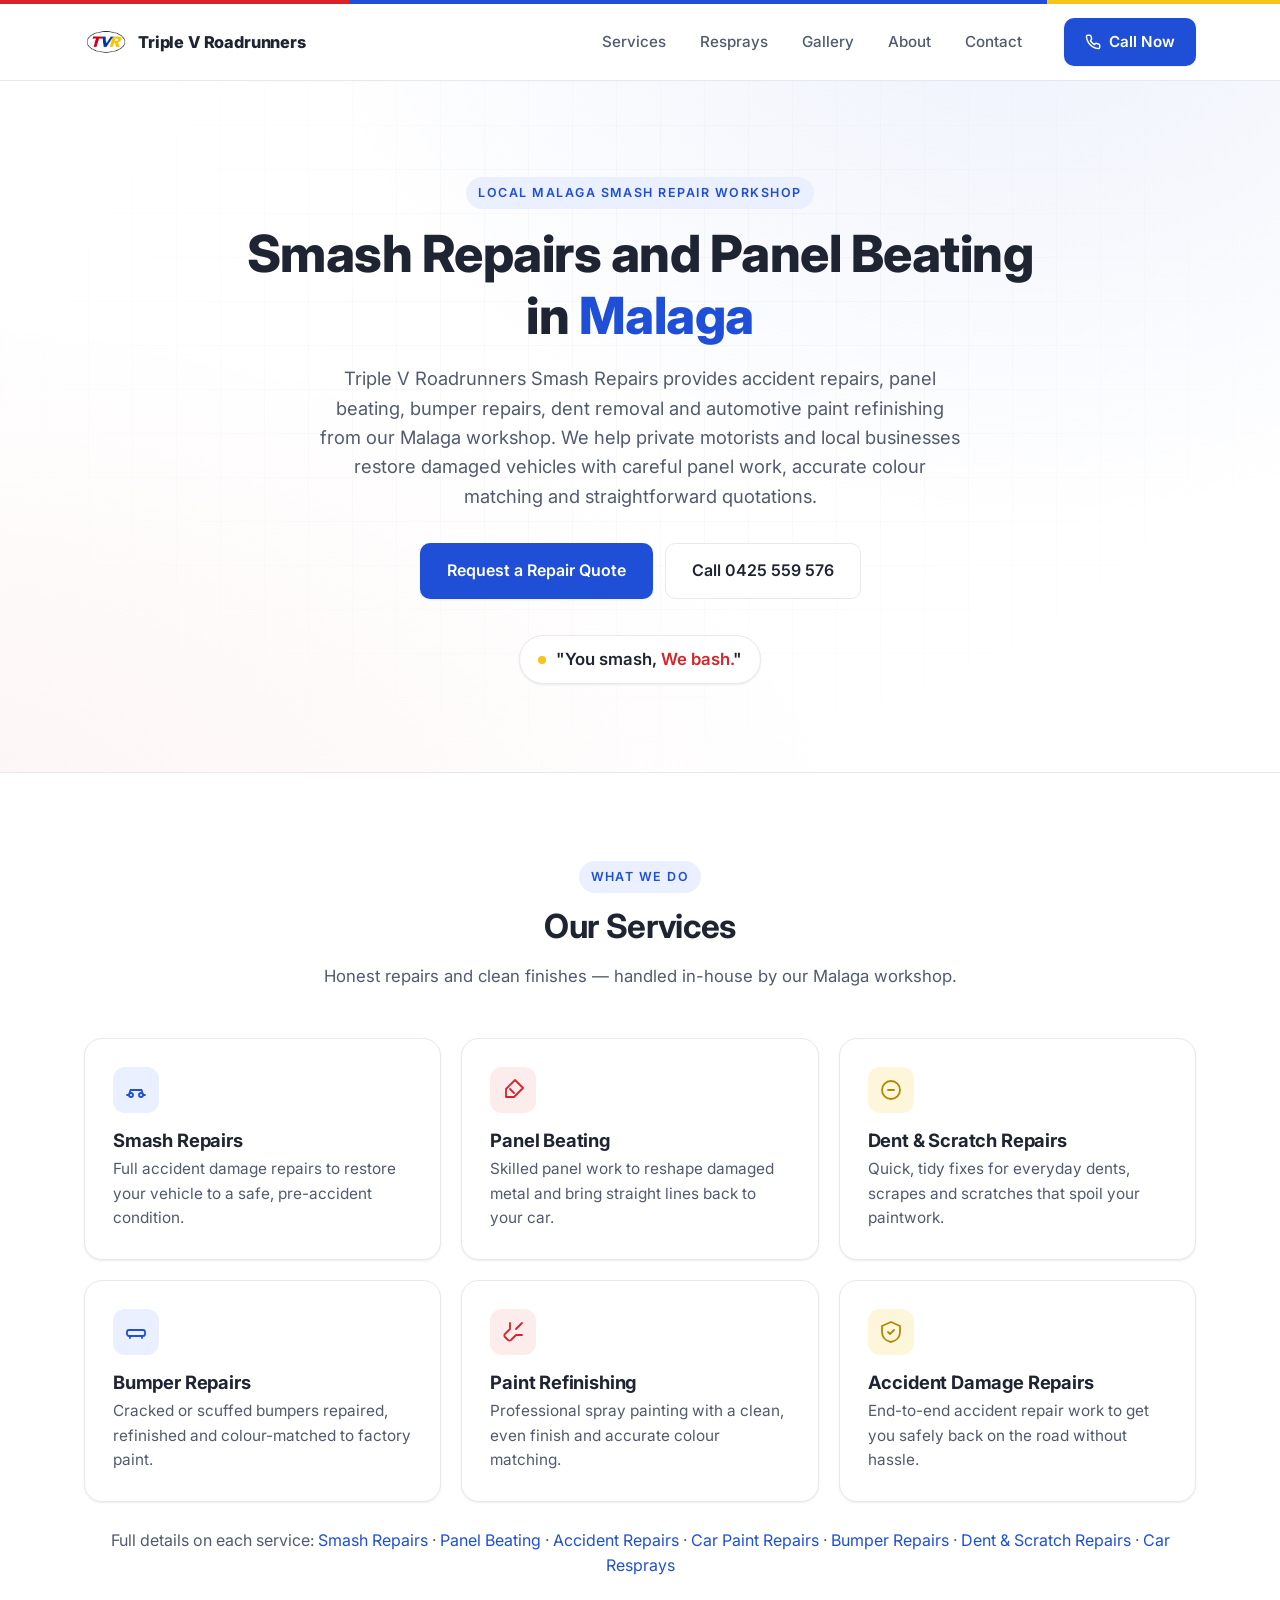
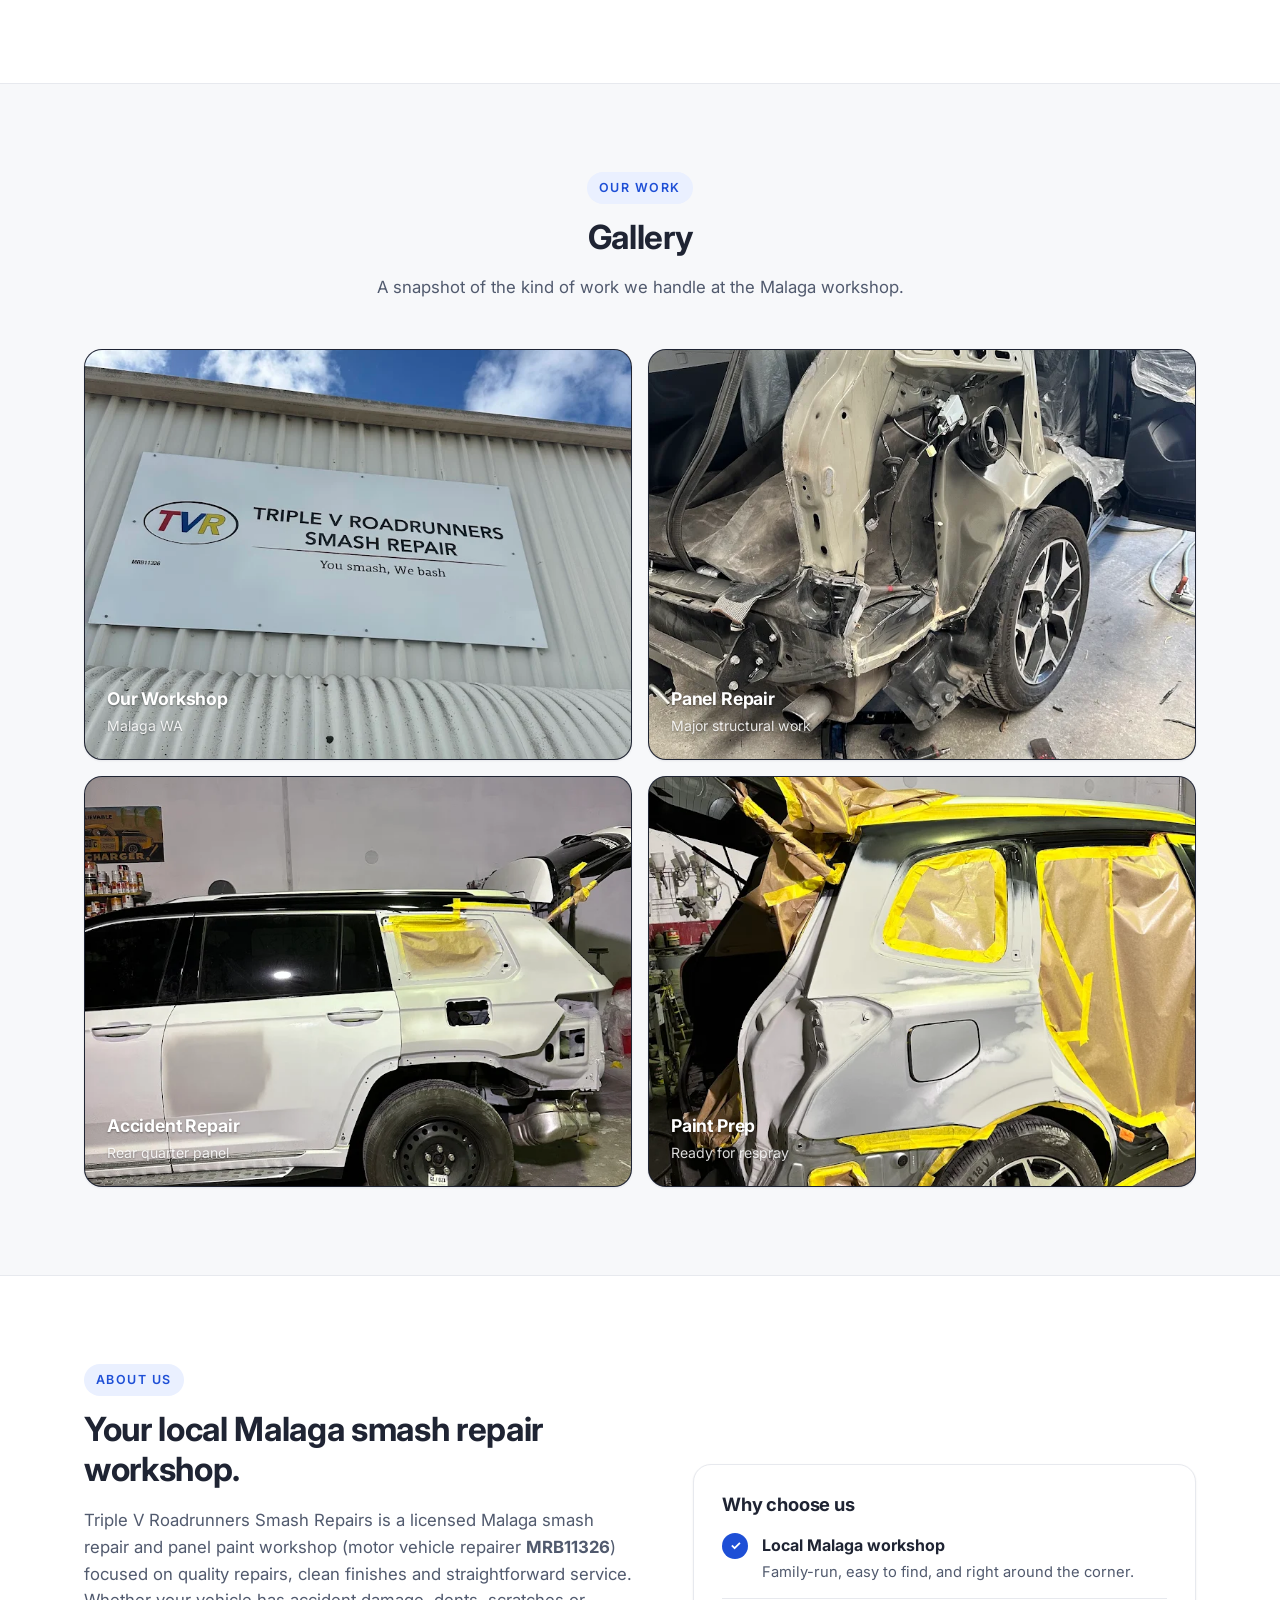
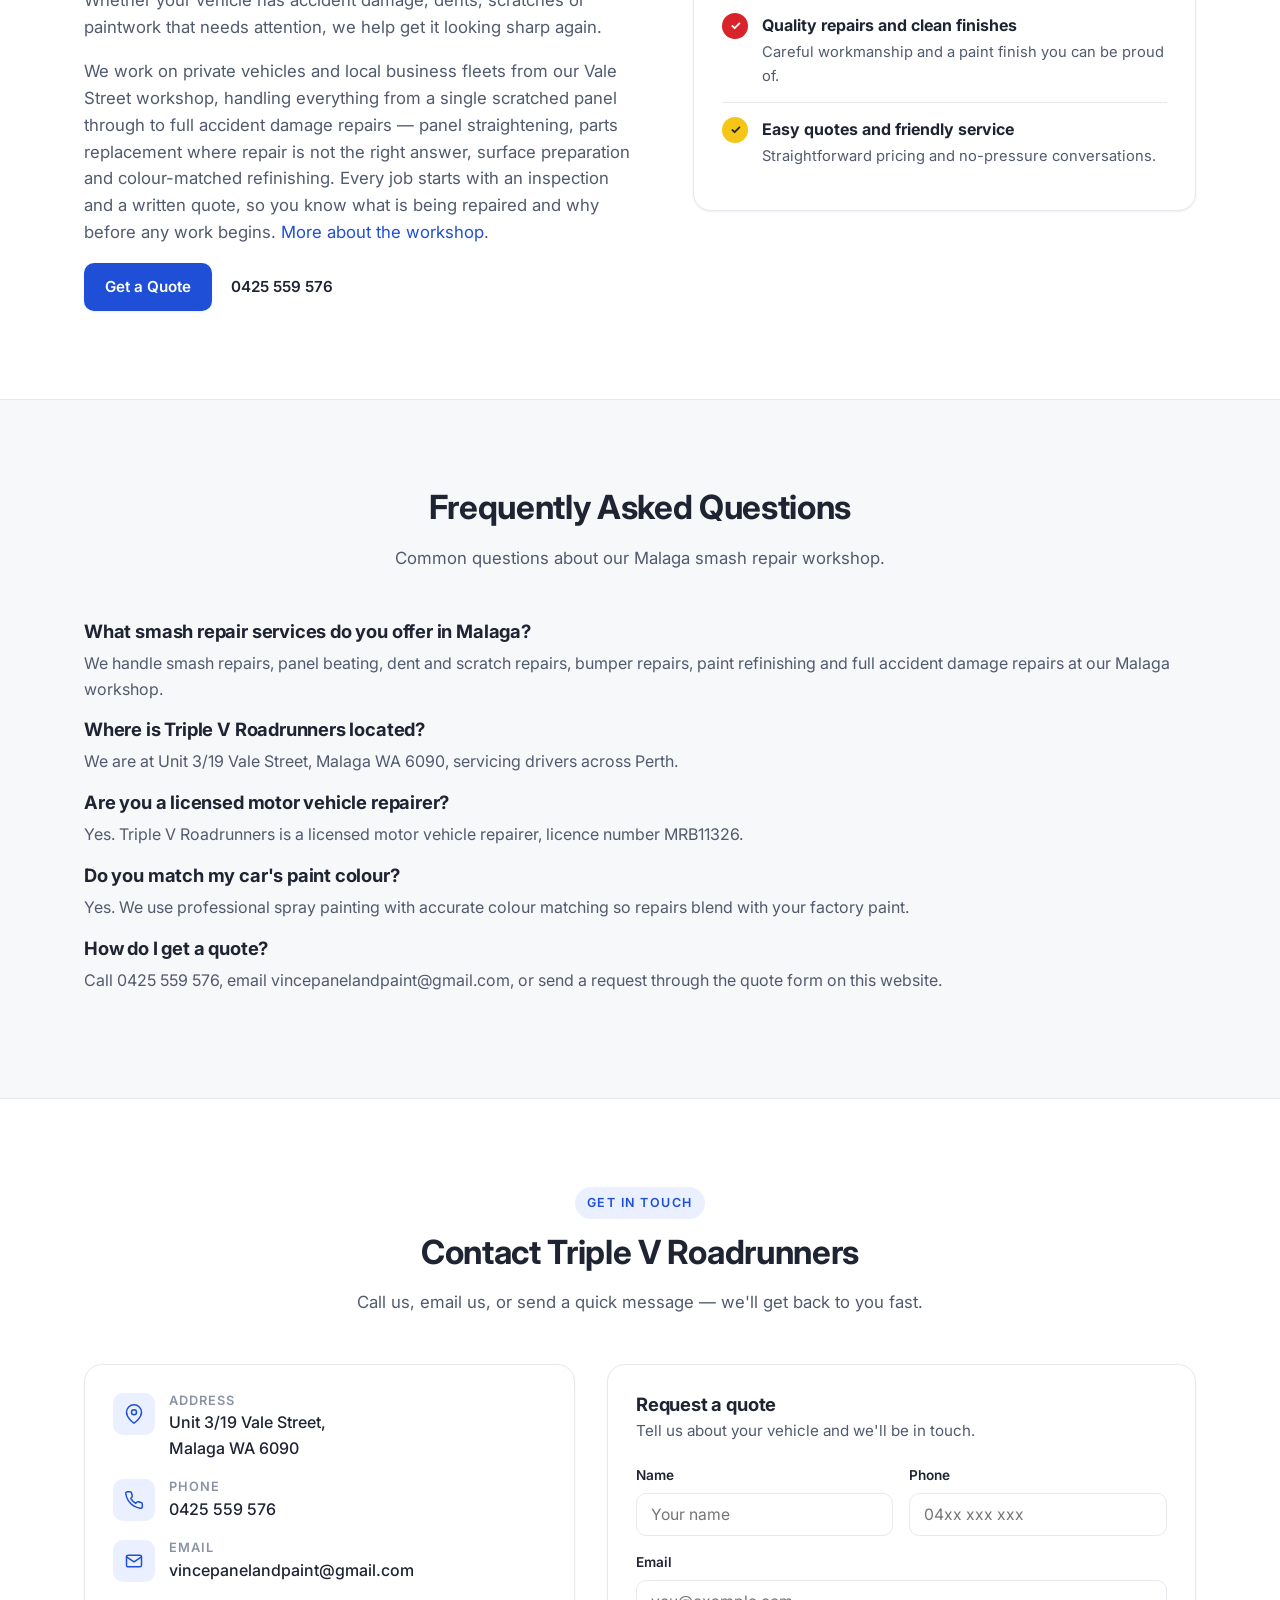
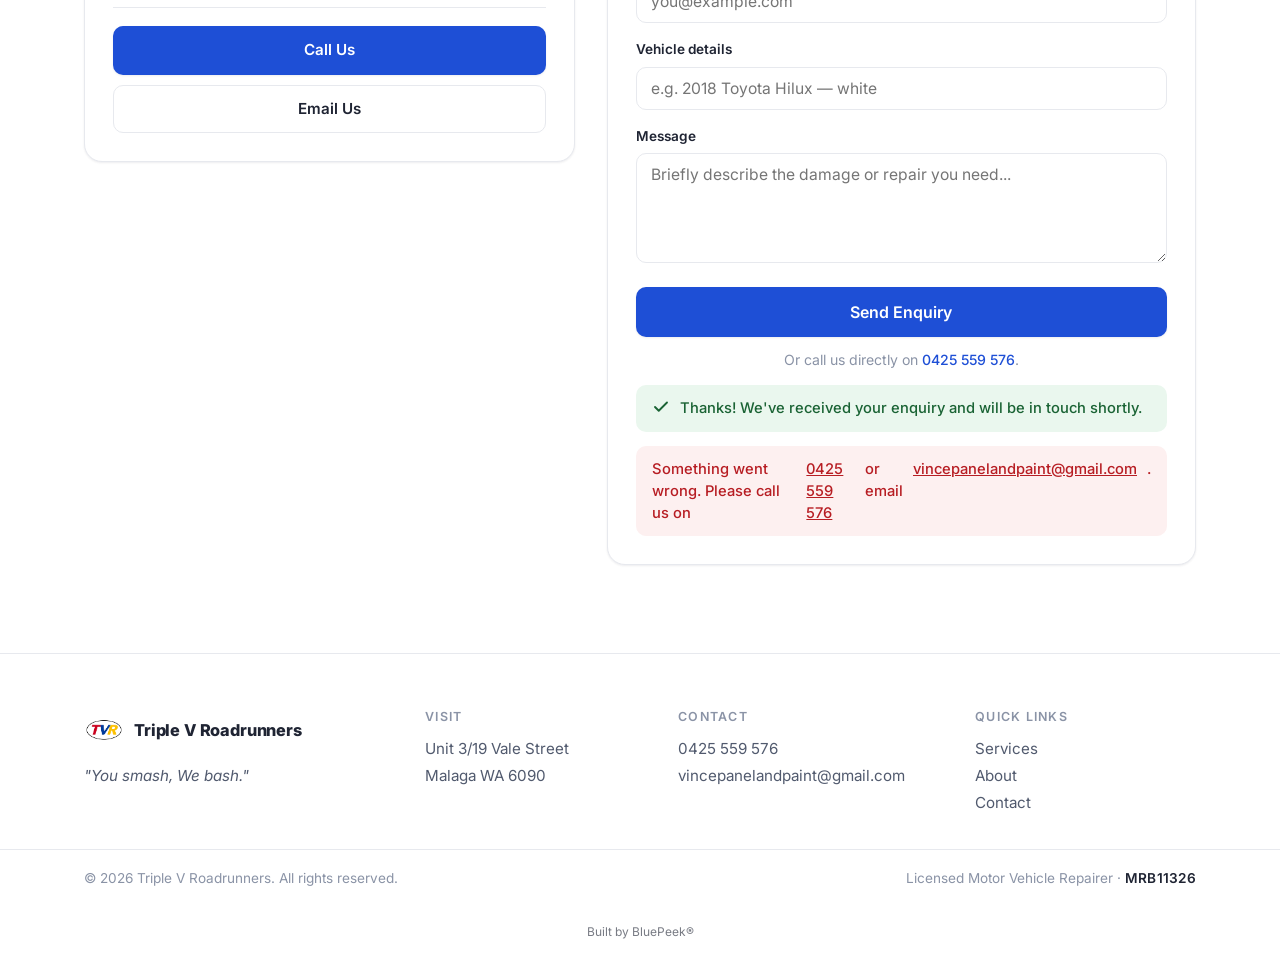
==== commit 9ac07235: "Recover live production state as baseline The repo held only the homepage. Production actually serve" ====
--- a/index.html
+++ b/index.html
@@ -1,18 +1,22 @@
 <!DOCTYPE html>
-<html lang="en">
+<html lang="en-AU">
 <head>
 <meta charset="UTF-8" />
 <meta name="viewport" content="width=device-width, initial-scale=1.0" />
-<title>Triple V Roadrunners — Smash Repairs & Panel Beating Malaga WA</title>
-<meta name="description" content="Quality smash repairs, panel beating and paint refinishing in Malaga WA. Local workshop, clean finishes, friendly service. Call 0425 559 576." />
+<title>Smash Repairs Malaga | Panel Beating | Triple V Roadrunners</title>
+<meta name="description" content="Smash repairs, panel beating, dent repairs, bumper repairs and paint refinishing in Malaga, Perth. Request a quote from Triple V Roadrunners. Call 0425 559 576." />
 
 <link rel="canonical" href="https://triplevroadrunnerssmashrepairs.com.au/" />
 <meta name="theme-color" content="#1e4fd6" />
+<meta name="robots" content="index, follow, max-image-preview:large" />
+
+<!-- Google Search Console verification — DO NOT REMOVE (was live-only, not in git before 2026-08-03) -->
+<meta name="google-site-verification" content="8YpQcGGAcIuxFGHGFkUniiIZ9aRqy4CvjuiOHQT5rjY" />
 
 <!-- Open Graph / social -->
 <meta property="og:type" content="website" />
-<meta property="og:title" content="Triple V Roadrunners — Smash Repairs & Panel Beating Malaga" />
-<meta property="og:description" content="Quality vehicle repairs, clean paintwork and reliable service from your local Malaga smash repair workshop." />
+<meta property="og:title" content="Smash Repairs Malaga | Panel Beating | Triple V Roadrunners" />
+<meta property="og:description" content="Smash repairs, panel beating, dent repairs, bumper repairs and paint refinishing in Malaga, Perth. Request a quote from Triple V Roadrunners." />
 <meta property="og:url" content="https://triplevroadrunnerssmashrepairs.com.au/" />
 <meta property="og:image" content="https://triplevroadrunnerssmashrepairs.com.au/assets/tvr-logo.png" />
 <meta property="og:locale" content="en_AU" />
@@ -31,7 +35,10 @@
 {
   "@context": "https://schema.org",
   "@type": "AutoBodyShop",
-  "name": "Triple V Roadrunners",
+  "@id": "https://triplevroadrunnerssmashrepairs.com.au/#business",
+  "name": "Triple V Roadrunners Smash Repairs",
+  "alternateName": "Triple V Roadrunners",
+  "description": "Local Malaga smash repair and panel beating workshop offering accident damage repairs, panel beating, dent and scratch repairs, bumper repairs and paint refinishing in Perth WA.",
   "image": "https://triplevroadrunnerssmashrepairs.com.au/assets/tvr-logo.png",
   "url": "https://triplevroadrunnerssmashrepairs.com.au/",
   "telephone": "+61425559576",
@@ -44,9 +51,87 @@
     "postalCode": "6090",
     "addressCountry": "AU"
   },
-  "areaServed": "Perth, WA",
-  "priceRange": "$$"
+  "areaServed": [
+    {"@type":"City","name":"Malaga, WA"},
+    {"@type":"City","name":"Perth, WA"},
+    {"@type":"City","name":"Beechboro, WA"},
+    {"@type":"City","name":"Ballajura, WA"},
+    {"@type":"City","name":"Morley, WA"},
+    {"@type":"City","name":"Bayswater, WA"},
+    {"@type":"City","name":"Midland, WA"}
+  ],
+  "priceRange": "$$",
+  "currenciesAccepted": "AUD",
+  "logo": "https://triplevroadrunnerssmashrepairs.com.au/assets/tvr-logo.png",
+  "hasMap": "https://www.google.com/maps/search/?api=1&query=Triple+V+Roadrunners+Smash+Repairs+Unit+3%2F19+Vale+Street+Malaga+WA+6090",
+  "identifier": [{"@type":"PropertyValue","name":"Motor Vehicle Repairer","value":"MRB11326"}],
+  "knowsAbout": [
+    "smash repairs","panel beating","accident damage repairs","automotive paint refinishing",
+    "paint colour matching","bumper repairs","dent and scratch repairs","car resprays"
+  ],
+  "hasOfferCatalog": {
+    "@type": "OfferCatalog",
+    "name": "Smash repair and refinishing services",
+    "itemListElement": [
+      {"@type":"Offer","itemOffered":{"@type":"Service","name":"Smash Repairs","description":"Accident damage repaired at our Malaga workshop, from a single panel to structural panel work."}},
+      {"@type":"Offer","itemOffered":{"@type":"Service","name":"Panel Beating","description":"Panel straightening and reshaping to restore original body lines and panel gaps."}},
+      {"@type":"Offer","itemOffered":{"@type":"Service","name":"Accident Damage Repairs","description":"Full collision repairs including dismantling, panel work, parts replacement and refinishing."}},
+      {"@type":"Offer","itemOffered":{"@type":"Service","name":"Car Paint Repairs","description":"Automotive paint refinishing with colour matching to blend repairs into factory paint."}},
+      {"@type":"Offer","itemOffered":{"@type":"Service","name":"Bumper Repairs","description":"Plastic bumper repair, reshaping and respray as an alternative to full replacement."}},
+      {"@type":"Offer","itemOffered":{"@type":"Service","name":"Dent and Scratch Repairs","description":"Minor dent and scratch repairs with localised refinishing where possible."}},
+      {"@type":"Offer","itemOffered":{"@type":"Service","name":"Car Resprays","description":"Panel, section and full vehicle resprays with surface preparation and colour matching."}}
+    ]
+  },
+  "dateModified": "2026-08-03"
 }
+</script>
+
+<!-- Organization + WebSite (@id targets referenced by every service page) -->
+<script type="application/ld+json">
+{
+  "@context": "https://schema.org",
+  "@type": "Organization",
+  "@id": "https://triplevroadrunnerssmashrepairs.com.au/#org",
+  "name": "Triple V Roadrunners Smash Repairs",
+  "url": "https://triplevroadrunnerssmashrepairs.com.au/",
+  "logo": {
+    "@type": "ImageObject",
+    "@id": "https://triplevroadrunnerssmashrepairs.com.au/#logo",
+    "url": "https://triplevroadrunnerssmashrepairs.com.au/assets/tvr-logo.png",
+    "caption": "Triple V Roadrunners Smash Repairs"
+  },
+  "telephone": "+61425559576",
+  "email": "vincepanelandpaint@gmail.com",
+  "identifier": [{"@type":"PropertyValue","name":"Motor Vehicle Repairer","value":"MRB11326"}]
+}
+</script>
+<script type="application/ld+json">
+{
+  "@context": "https://schema.org",
+  "@type": "WebSite",
+  "@id": "https://triplevroadrunnerssmashrepairs.com.au/#website",
+  "url": "https://triplevroadrunnerssmashrepairs.com.au/",
+  "name": "Triple V Roadrunners Smash Repairs",
+  "publisher": {"@id": "https://triplevroadrunnerssmashrepairs.com.au/#org"},
+  "inLanguage": "en-AU"
+}
+</script>
+<!-- FAQ structured data -->
+<script type="application/ld+json">
+{
+  "@context": "https://schema.org",
+  "@type": "FAQPage",
+  "mainEntity": [
+    { "@type": "Question", "name": "What smash repair services do you offer in Malaga?", "acceptedAnswer": { "@type": "Answer", "text": "We handle smash repairs, panel beating, dent and scratch repairs, bumper repairs, paint refinishing and full accident damage repairs at our Malaga workshop." } },
+    { "@type": "Question", "name": "Where is Triple V Roadrunners located?", "acceptedAnswer": { "@type": "Answer", "text": "We are at Unit 3/19 Vale Street, Malaga WA 6090, servicing drivers across Perth." } },
+    { "@type": "Question", "name": "Are you a licensed motor vehicle repairer?", "acceptedAnswer": { "@type": "Answer", "text": "Yes. Triple V Roadrunners is a licensed motor vehicle repairer, licence number MRB11326." } },
+    { "@type": "Question", "name": "Do you match my car's paint colour?", "acceptedAnswer": { "@type": "Answer", "text": "Yes. We use professional spray painting with accurate colour matching so repairs blend with your factory paint." } },
+    { "@type": "Question", "name": "How do I get a quote?", "acceptedAnswer": { "@type": "Answer", "text": "Call 0425 559 576, email vincepanelandpaint@gmail.com, or send a request through the quote form on this website." } }
+  ]
+}
+</script>
+<script>
+(function(){fetch("https://bluepeekdashboard.com.au/api/site-status?domain="+location.hostname).then(function(r){return r.json();}).then(function(d){if(d&&d.suspended){var o=document.createElement('div');o.setAttribute('style','position:fixed;inset:0;z-index:99999;display:grid;place-items:center;font-family:system-ui,sans-serif;background:#0b1220;color:#e8edf5;text-align:center;padding:24px');o.innerHTML='<div><p style="font-size:1.5rem;margin:0 0 .5rem;font-weight:600">This site is temporarily unavailable</p><p style="color:#9fb0c8;max-width:32rem">The account is on hold. If you\'re the owner, please contact Bluepeek to restore your website.</p></div>';document.body.appendChild(o);}}).catch(function(){});})();
 </script>
 </head>
 <body>
@@ -67,11 +152,11 @@
     </a>
 
     <nav class="main-nav" aria-label="Main navigation">
-      <a href="#home">Home</a>
       <a href="#services">Services</a>
+      <a href="/car-resprays-perth">Resprays</a>
       <a href="#gallery">Gallery</a>
-      <a href="#about">About</a>
-      <a href="#contact">Contact</a>
+      <a href="/about">About</a>
+      <a href="/contact">Contact</a>
     </nav>
 
     <a href="tel:0425559576" class="btn btn-primary btn-call">
@@ -89,12 +174,12 @@
 <section class="hero" id="home">
   <div class="container hero-inner">
     <span class="eyebrow">Local Malaga Smash Repair Workshop</span>
-    <h1>Smash Repairs &amp; Panel Beating in <span class="accent-blue">Malaga</span></h1>
-    <p class="hero-sub">Quality vehicle repairs, clean paintwork and reliable service from your local Malaga smash repair workshop.</p>
+    <h1>Smash Repairs and Panel Beating in <span class="accent-blue">Malaga</span></h1>
+    <p class="hero-sub">Triple V Roadrunners Smash Repairs provides accident repairs, panel beating, bumper repairs, dent removal and automotive paint refinishing from our Malaga workshop. We help private motorists and local businesses restore damaged vehicles with careful panel work, accurate colour matching and straightforward quotations.</p>
 
     <div class="hero-actions">
-      <a href="tel:0425559576" class="btn btn-primary btn-lg">Call Now</a>
-      <a href="#contact" class="btn btn-outline btn-lg">Get a Quote</a>
+      <a href="#contact" class="btn btn-primary btn-lg">Request a Repair Quote</a>
+      <a href="tel:0425559576" class="btn btn-outline btn-lg">Call 0425 559 576</a>
     </div>
 
     <p class="tagline">"You smash, <span class="accent-red">We bash.</span>"</p>
@@ -113,40 +198,50 @@
     <div class="grid grid-3">
       <article class="card service-card">
         <div class="card-icon icon-blue"><svg viewBox="0 0 24 24" fill="none" stroke="currentColor" stroke-width="1.8" stroke-linecap="round" stroke-linejoin="round"><path d="M3 17h2l1.5-5h11L19 17h2"/><path d="M5 17a2 2 0 1 0 4 0 2 2 0 0 0-4 0z"/><path d="M15 17a2 2 0 1 0 4 0 2 2 0 0 0-4 0z"/></svg></div>
-        <h3>Smash Repairs</h3>
+        <h3><a href="/smash-repairs-malaga">Smash Repairs</a></h3>
         <p>Full accident damage repairs to restore your vehicle to a safe, pre-accident condition.</p>
       </article>
 
       <article class="card service-card">
         <div class="card-icon icon-red"><svg viewBox="0 0 24 24" fill="none" stroke="currentColor" stroke-width="1.8" stroke-linecap="round" stroke-linejoin="round"><path d="M14 2l8 8-9 9H5v-8z"/><path d="M9 11l4 4"/></svg></div>
-        <h3>Panel Beating</h3>
+        <h3><a href="/panel-beating-malaga">Panel Beating</a></h3>
         <p>Skilled panel work to reshape damaged metal and bring straight lines back to your car.</p>
       </article>
 
       <article class="card service-card">
         <div class="card-icon icon-yellow"><svg viewBox="0 0 24 24" fill="none" stroke="currentColor" stroke-width="1.8" stroke-linecap="round" stroke-linejoin="round"><circle cx="12" cy="12" r="9"/><path d="M9 12h6"/></svg></div>
-        <h3>Dent &amp; Scratch Repairs</h3>
+        <h3><a href="/dent-and-scratch-repairs-malaga">Dent &amp; Scratch Repairs</a></h3>
         <p>Quick, tidy fixes for everyday dents, scrapes and scratches that spoil your paintwork.</p>
       </article>
 
       <article class="card service-card">
         <div class="card-icon icon-blue"><svg viewBox="0 0 24 24" fill="none" stroke="currentColor" stroke-width="1.8" stroke-linecap="round" stroke-linejoin="round"><rect x="3" y="10" width="18" height="6" rx="2"/><path d="M6 16v2M18 16v2"/></svg></div>
-        <h3>Bumper Repairs</h3>
+        <h3><a href="/bumper-repairs-malaga">Bumper Repairs</a></h3>
         <p>Cracked or scuffed bumpers repaired, refinished and colour-matched to factory paint.</p>
       </article>
 
       <article class="card service-card">
         <div class="card-icon icon-red"><svg viewBox="0 0 24 24" fill="none" stroke="currentColor" stroke-width="1.8" stroke-linecap="round" stroke-linejoin="round"><path d="M9 3v6l-5 5a2 2 0 0 0 0 3l3 3a2 2 0 0 0 3 0l5-5h6"/><path d="M15 9l6-6"/></svg></div>
-        <h3>Paint Refinishing</h3>
+        <h3><a href="/car-paint-repairs-malaga">Paint Refinishing</a></h3>
         <p>Professional spray painting with a clean, even finish and accurate colour matching.</p>
       </article>
 
       <article class="card service-card">
         <div class="card-icon icon-yellow"><svg viewBox="0 0 24 24" fill="none" stroke="currentColor" stroke-width="1.8" stroke-linecap="round" stroke-linejoin="round"><path d="M12 2l9 4v6c0 5-3.5 9-9 10-5.5-1-9-5-9-10V6z"/><path d="M9 12l2 2 4-4"/></svg></div>
-        <h3>Accident Damage Repairs</h3>
+        <h3><a href="/accident-repairs-malaga">Accident Damage Repairs</a></h3>
         <p>End-to-end accident repair work to get you safely back on the road without hassle.</p>
       </article>
     </div>
+    <p style="margin-top:26px;text-align:center;color:var(--ink-soft)">
+      Full details on each service:
+      <a href="/smash-repairs-malaga">Smash Repairs</a> &middot;
+      <a href="/panel-beating-malaga">Panel Beating</a> &middot;
+      <a href="/accident-repairs-malaga">Accident Repairs</a> &middot;
+      <a href="/car-paint-repairs-malaga">Car Paint Repairs</a> &middot;
+      <a href="/bumper-repairs-malaga">Bumper Repairs</a> &middot;
+      <a href="/dent-and-scratch-repairs-malaga">Dent &amp; Scratch Repairs</a> &middot;
+      <a href="/car-resprays-perth">Car Resprays</a>
+    </p>
   </div>
 </section>
 
@@ -191,7 +286,8 @@
     <div class="about-copy">
       <span class="eyebrow">About Us</span>
       <h2>Your local Malaga smash repair workshop.</h2>
-      <p>Triple V Roadrunners is a local Malaga smash repair and panel paint workshop focused on quality repairs, clean finishes and straightforward service. Whether your vehicle has accident damage, dents, scratches or paintwork that needs attention, we help get it looking sharp again.</p>
+      <p>Triple V Roadrunners Smash Repairs is a licensed Malaga smash repair and panel paint workshop (motor vehicle repairer <strong>MRB11326</strong>) focused on quality repairs, clean finishes and straightforward service. Whether your vehicle has accident damage, dents, scratches or paintwork that needs attention, we help get it looking sharp again.</p>
+      <p>We work on private vehicles and local business fleets from our Vale Street workshop, handling everything from a single scratched panel through to full accident damage repairs &mdash; panel straightening, parts replacement where repair is not the right answer, surface preparation and colour-matched refinishing. Every job starts with an inspection and a written quote, so you know what is being repaired and why before any work begins. <a href="/about">More about the workshop</a>.</p>
       <div class="about-actions">
         <a href="#contact" class="btn btn-primary">Get a Quote</a>
         <a href="tel:0425559576" class="btn btn-ghost">0425 559 576</a>
@@ -205,6 +301,38 @@
         <li><span class="check check-red">✓</span><div><strong>Quality repairs and clean finishes</strong><p>Careful workmanship and a paint finish you can be proud of.</p></div></li>
         <li><span class="check check-yellow">✓</span><div><strong>Easy quotes and friendly service</strong><p>Straightforward pricing and no-pressure conversations.</p></div></li>
       </ul>
+    </div>
+  </div>
+</section>
+
+<!-- ===== FAQ ===== -->
+<section class="section section-alt" id="faq">
+  <div class="container">
+    <div class="section-head">
+      <h2>Frequently Asked Questions</h2>
+      <p class="section-lead">Common questions about our Malaga smash repair workshop.</p>
+    </div>
+    <div class="faq-list">
+      <div class="faq-item">
+        <h3>What smash repair services do you offer in Malaga?</h3>
+        <p>We handle smash repairs, panel beating, dent and scratch repairs, bumper repairs, paint refinishing and full accident damage repairs at our Malaga workshop.</p>
+      </div>
+      <div class="faq-item">
+        <h3>Where is Triple V Roadrunners located?</h3>
+        <p>We are at Unit 3/19 Vale Street, Malaga WA 6090, servicing drivers across Perth.</p>
+      </div>
+      <div class="faq-item">
+        <h3>Are you a licensed motor vehicle repairer?</h3>
+        <p>Yes. Triple V Roadrunners is a licensed motor vehicle repairer, licence number MRB11326.</p>
+      </div>
+      <div class="faq-item">
+        <h3>Do you match my car's paint colour?</h3>
+        <p>Yes. We use professional spray painting with accurate colour matching so repairs blend with your factory paint.</p>
+      </div>
+      <div class="faq-item">
+        <h3>How do I get a quote?</h3>
+        <p>Call 0425 559 576, email vincepanelandpaint@gmail.com, or send a request through the quote form on this website.</p>
+      </div>
     </div>
   </div>
 </section>
@@ -253,7 +381,7 @@
       <form
         id="quote-form"
         class="contact-form card"
-        action="https://formspree.io/f/maqklrep"
+        action="https://bumjkwvaeqghjspowkrd.supabase.co/functions/v1/submit-form"
         method="POST"
         novalidate
       >
@@ -344,6 +472,7 @@
       <small class="mrb-badge">Licensed Motor Vehicle Repairer · <strong>MRB11326</strong></small>
     </div>
   </div>
+<div style="text-align:center;padding:14px 16px;font-size:12px;opacity:.6">Built by <a href="https://bluepeek.com.au" target="_blank" rel="noopener" style="color:inherit;text-decoration:none">BluePeek&#174;</a></div>
 </footer>
 
 <script>
@@ -382,10 +511,13 @@
     btn.textContent = 'Sending…';
 
     try {
-      const res = await fetch(form.action, {
+      const fd = new FormData(form);
+      const data = {};
+      fd.forEach((v, k) => { data[k] = v; });
+      const res = await fetch('https://bumjkwvaeqghjspowkrd.supabase.co/functions/v1/submit-form', {
         method: 'POST',
-        body: new FormData(form),
-        headers: { 'Accept': 'application/json' }
+        headers: { 'content-type': 'application/json' },
+        body: JSON.stringify({ publicKey: '24bfe14d8ea191b4425d176e9af2373344b9', formSlug: 'quote', data })
       });
 
       if (res.ok) {
@@ -404,5 +536,8 @@
   });
 </script>
 
+<!-- Vercel Web Analytics -->
+<script defer src="/_vercel/insights/script.js"></script>
+  <script src="https://bluepeekdashboard.com.au/bp-live.js" defer></script>
 </body>
 </html>
--- a/styles.css
+++ b/styles.css
@@ -634,3 +634,7 @@
   .section { padding: 64px 0; }
   .btn-call svg { display: none; }
 }
+
+/* service-card headings link to their dedicated service pages */
+.service-card h3 a{color:inherit;text-decoration:none}
+.service-card h3 a:hover{color:var(--blue)}
